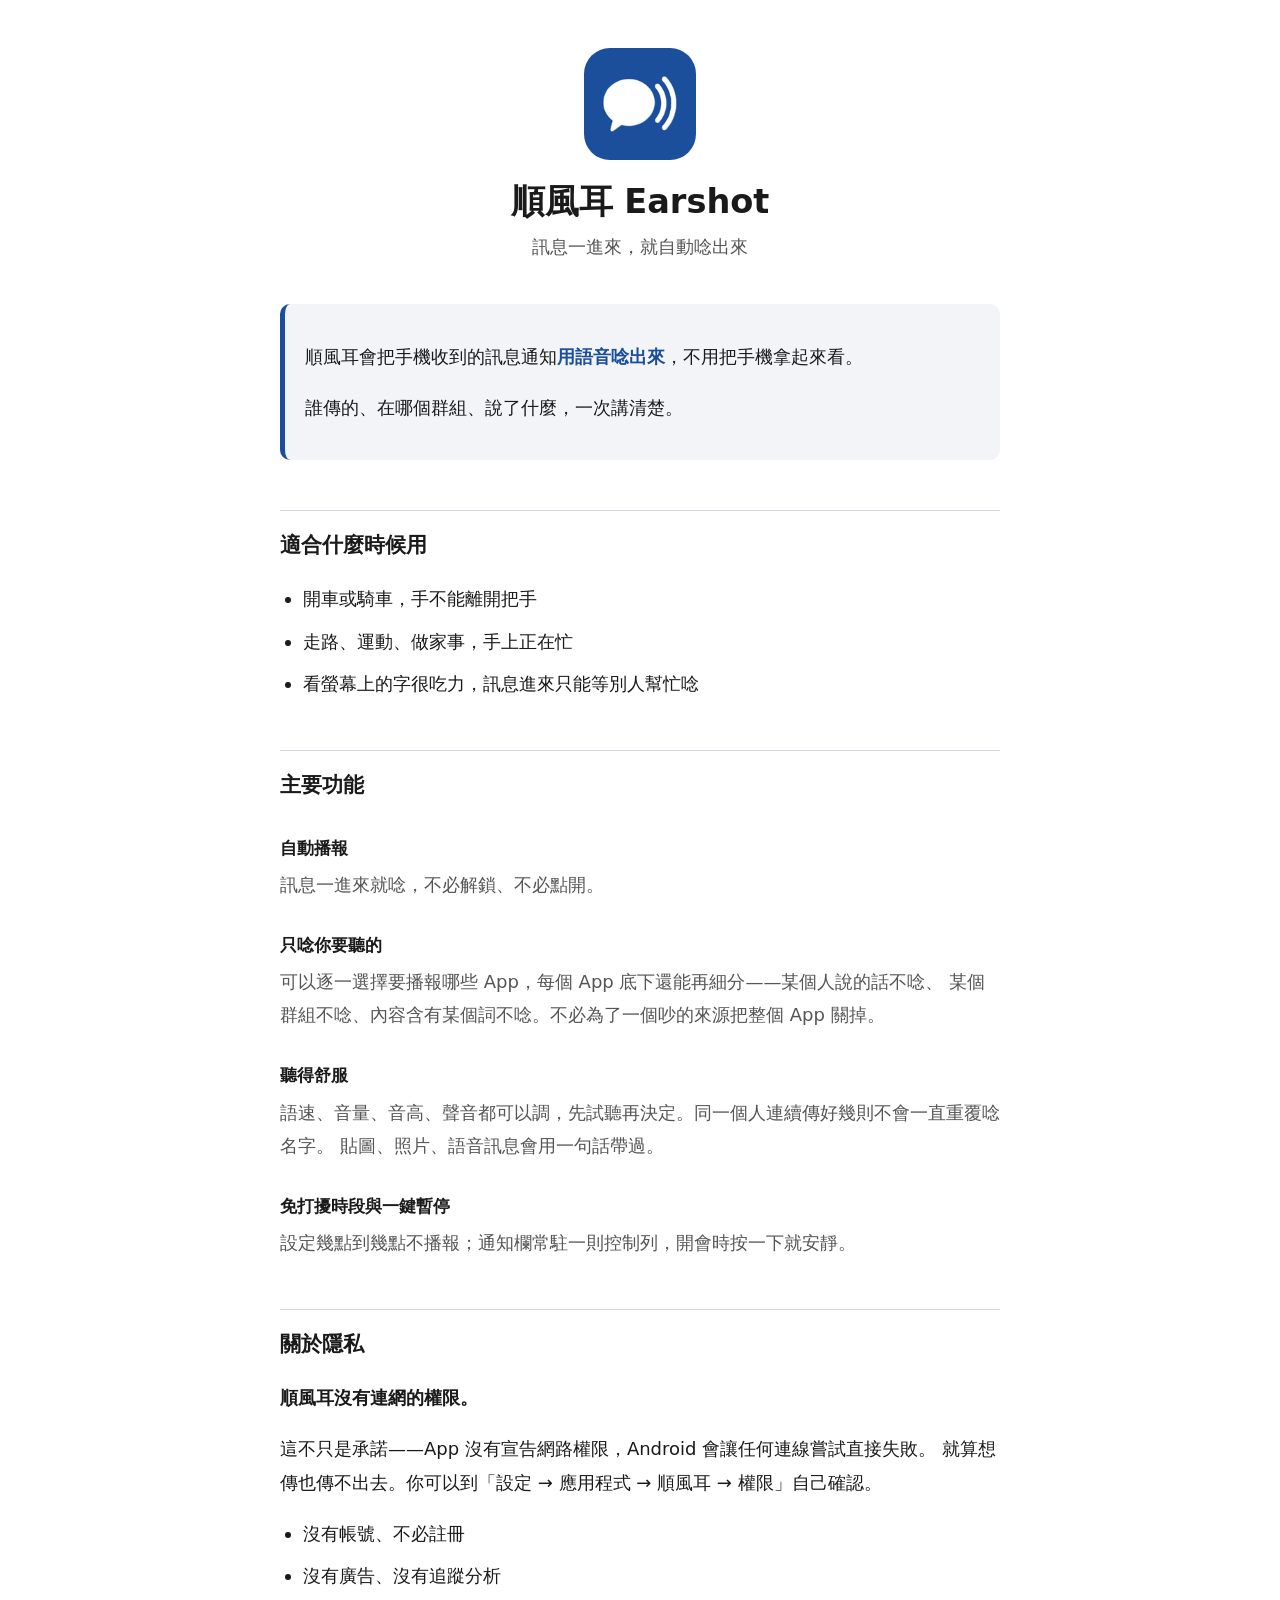
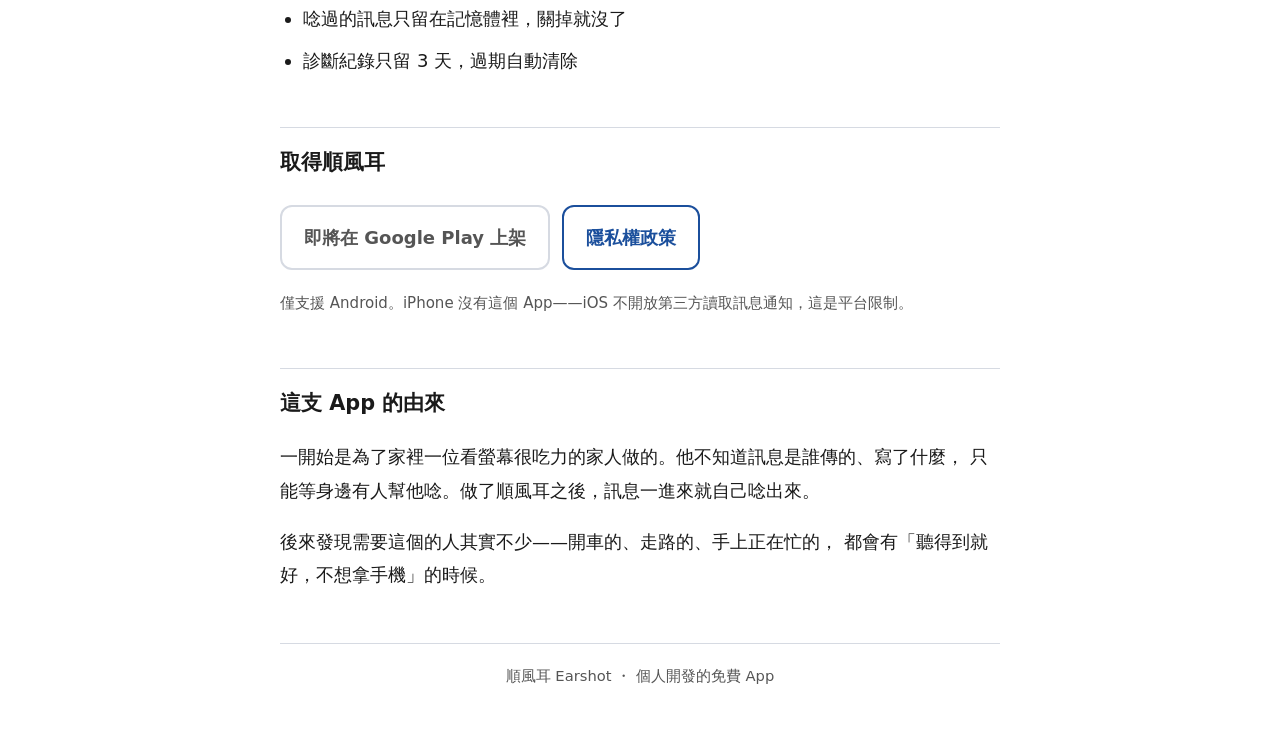
==== index.html @ d124bfb4 "Add files via upload" ====
<!DOCTYPE html>
<html lang="zh-Hant">
<head>
<meta charset="utf-8">
<meta name="viewport" content="width=device-width, initial-scale=1">
<title>順風耳 Earshot — 把手機訊息唸出來</title>
<meta name="description" content="順風耳會把手機收到的訊息通知自動唸出來。開車、走路、手上在忙的時候，不用拿手機也知道誰傳了什麼。完全離線，沒有網路權限。">
<style>
  :root {
    --bg: #ffffff;
    --fg: #1a1a1a;
    --muted: #555555;
    --brand: #1B4F9C;
    --on-brand: #ffffff;
    --card: #f2f4f8;
    --line: #d6dae2;
  }
  @media (prefers-color-scheme: dark) {
    :root {
      --bg: #14161a;
      --fg: #f0f2f5;
      --muted: #a8b0bd;
      --brand: #7fa9e8;
      --on-brand: #10141b;
      --card: #1e222a;
      --line: #333944;
    }
  }
  * { box-sizing: border-box; }
  body {
    margin: 0;
    padding: 0 20px 64px;
    background: var(--bg);
    color: var(--fg);
    font-family: system-ui, -apple-system, "Noto Sans TC", "Microsoft JhengHei", sans-serif;
    font-size: 18px;
    line-height: 1.85;
    max-width: 760px;
    margin-inline: auto;
    word-break: break-word;
  }
  header { text-align: center; padding: 48px 0 8px; }
  header img {
    width: 112px; height: 112px;
    border-radius: 26px;
    display: block;
    margin: 0 auto 20px;
  }
  h1 { font-size: 2.1rem; line-height: 1.3; margin: 0 0 6px; }
  .tagline { font-size: 1.15rem; color: var(--muted); margin: 0; }
  h2 { font-size: 1.3rem; margin: 2.4em 0 0.6em; padding-top: 0.7em; border-top: 1px solid var(--line); }
  .lead {
    background: var(--card);
    border-left: 5px solid var(--brand);
    border-radius: 10px;
    padding: 18px 20px;
    margin: 32px 0 0;
  }
  .lead strong { color: var(--brand); }
  ul { padding-left: 1.3em; }
  li { margin-bottom: 0.5em; }
  .feature { margin: 1.6em 0; }
  .feature h3 { font-size: 1.05rem; margin: 0 0 4px; }
  .feature p { margin: 0; color: var(--muted); }
  .links { display: flex; flex-wrap: wrap; gap: 12px; margin: 24px 0 0; }
  .btn {
    display: inline-block;
    padding: 14px 22px;
    border-radius: 12px;
    text-decoration: none;
    font-weight: 600;
    min-height: 48px;
    border: 2px solid var(--brand);
  }
  .btn-solid { background: var(--brand); color: var(--on-brand); }
  .btn-ghost { color: var(--brand); }
  .btn-disabled {
    border-color: var(--line);
    color: var(--muted);
    cursor: default;
  }
  .note { font-size: 0.94rem; color: var(--muted); }
  footer {
    margin-top: 3.5em; padding-top: 1.2em;
    border-top: 1px solid var(--line);
    color: var(--muted); font-size: 0.92rem;
    text-align: center;
  }
</style>
</head>
<body>

<header>
  <img src="[data-uri]" alt="順風耳 App 圖示：白色對話框與三道音波，深藍底">
  <h1>順風耳 Earshot</h1>
  <p class="tagline">訊息一進來，就自動唸出來</p>
</header>

<div class="lead">
  <p>順風耳會把手機收到的訊息通知<strong>用語音唸出來</strong>，不用把手機拿起來看。</p>
  <p>誰傳的、在哪個群組、說了什麼，一次講清楚。</p>
</div>

<h2>適合什麼時候用</h2>
<ul>
  <li>開車或騎車，手不能離開把手</li>
  <li>走路、運動、做家事，手上正在忙</li>
  <li>看螢幕上的字很吃力，訊息進來只能等別人幫忙唸</li>
</ul>

<h2>主要功能</h2>

<div class="feature">
  <h3>自動播報</h3>
  <p>訊息一進來就唸，不必解鎖、不必點開。</p>
</div>

<div class="feature">
  <h3>只唸你要聽的</h3>
  <p>可以逐一選擇要播報哪些 App，每個 App 底下還能再細分——某個人說的話不唸、
  某個群組不唸、內容含有某個詞不唸。不必為了一個吵的來源把整個 App 關掉。</p>
</div>

<div class="feature">
  <h3>聽得舒服</h3>
  <p>語速、音量、音高、聲音都可以調，先試聽再決定。同一個人連續傳好幾則不會一直重覆唸名字。
  貼圖、照片、語音訊息會用一句話帶過。</p>
</div>

<div class="feature">
  <h3>免打擾時段與一鍵暫停</h3>
  <p>設定幾點到幾點不播報；通知欄常駐一則控制列，開會時按一下就安靜。</p>
</div>

<h2>關於隱私</h2>

<p><strong>順風耳沒有連網的權限。</strong></p>

<p>這不只是承諾——App 沒有宣告網路權限，Android 會讓任何連線嘗試直接失敗。
就算想傳也傳不出去。你可以到「設定 → 應用程式 → 順風耳 → 權限」自己確認。</p>

<ul>
  <li>沒有帳號、不必註冊</li>
  <li>沒有廣告、沒有追蹤分析</li>
  <li>唸過的訊息只留在記憶體裡，關掉就沒了</li>
  <li>診斷紀錄只留 3 天，過期自動清除</li>
</ul>

<h2>取得順風耳</h2>

<div class="links">
  <!-- 上架後把下面這行換成：
       <a class="btn btn-solid" href="https://play.google.com/store/apps/details?id=tw.earshot">在 Google Play 下載</a>
       在那之前不要放連結——現在點下去是 404，對商店審查與使用者都不好看。 -->
  <span class="btn btn-disabled">即將在 Google Play 上架</span>
  <a class="btn btn-ghost" href="https://shihjia.github.io/earshot-privacy/">隱私權政策</a>
</div>

<p class="note" style="margin-top:20px">
  僅支援 Android。iPhone 沒有這個 App——iOS 不開放第三方讀取訊息通知，這是平台限制。
</p>

<h2>這支 App 的由來</h2>

<p>一開始是為了家裡一位看螢幕很吃力的家人做的。他不知道訊息是誰傳的、寫了什麼，
只能等身邊有人幫他唸。做了順風耳之後，訊息一進來就自己唸出來。</p>

<p>後來發現需要這個的人其實不少——開車的、走路的、手上正在忙的，
都會有「聽得到就好，不想拿手機」的時候。</p>

<footer>順風耳 Earshot ・ 個人開發的免費 App</footer>

</body>
</html>
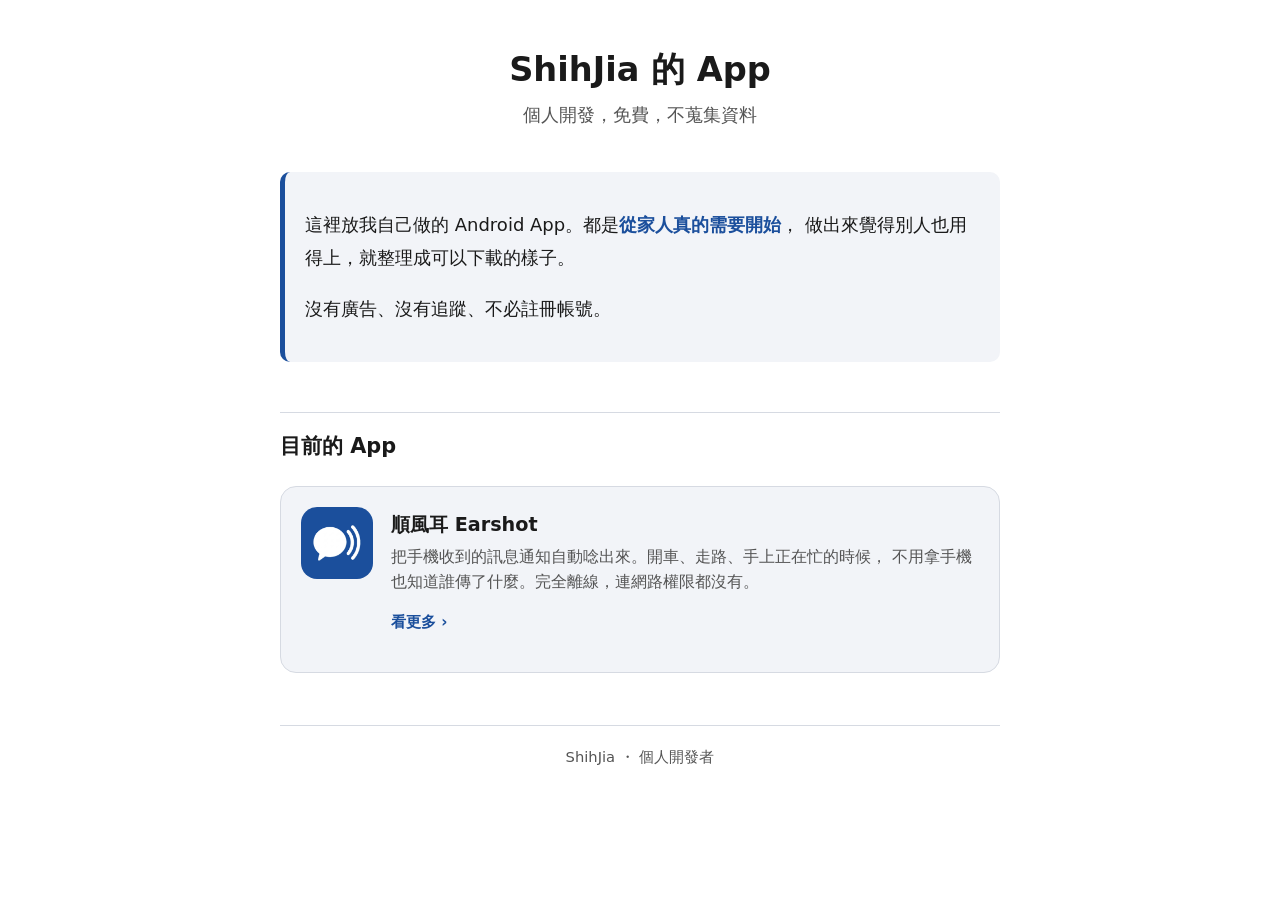
==== commit acfcd083: "個人 App 介紹網站 純靜態，放 GitHub Pages（repo 名稱要正好是 shihjia.github.io）。 首頁列出 App，每支 App 一個子目錄。首頁網址就是 Play Con" ====
--- a/index.html
+++ b/index.html
@@ -3,172 +3,40 @@
 <head>
 <meta charset="utf-8">
 <meta name="viewport" content="width=device-width, initial-scale=1">
-<title>順風耳 Earshot — 把手機訊息唸出來</title>
-<meta name="description" content="順風耳會把手機收到的訊息通知自動唸出來。開車、走路、手上在忙的時候，不用拿手機也知道誰傳了什麼。完全離線，沒有網路權限。">
-<style>
-  :root {
-    --bg: #ffffff;
-    --fg: #1a1a1a;
-    --muted: #555555;
-    --brand: #1B4F9C;
-    --on-brand: #ffffff;
-    --card: #f2f4f8;
-    --line: #d6dae2;
-  }
-  @media (prefers-color-scheme: dark) {
-    :root {
-      --bg: #14161a;
-      --fg: #f0f2f5;
-      --muted: #a8b0bd;
-      --brand: #7fa9e8;
-      --on-brand: #10141b;
-      --card: #1e222a;
-      --line: #333944;
-    }
-  }
-  * { box-sizing: border-box; }
-  body {
-    margin: 0;
-    padding: 0 20px 64px;
-    background: var(--bg);
-    color: var(--fg);
-    font-family: system-ui, -apple-system, "Noto Sans TC", "Microsoft JhengHei", sans-serif;
-    font-size: 18px;
-    line-height: 1.85;
-    max-width: 760px;
-    margin-inline: auto;
-    word-break: break-word;
-  }
-  header { text-align: center; padding: 48px 0 8px; }
-  header img {
-    width: 112px; height: 112px;
-    border-radius: 26px;
-    display: block;
-    margin: 0 auto 20px;
-  }
-  h1 { font-size: 2.1rem; line-height: 1.3; margin: 0 0 6px; }
-  .tagline { font-size: 1.15rem; color: var(--muted); margin: 0; }
-  h2 { font-size: 1.3rem; margin: 2.4em 0 0.6em; padding-top: 0.7em; border-top: 1px solid var(--line); }
-  .lead {
-    background: var(--card);
-    border-left: 5px solid var(--brand);
-    border-radius: 10px;
-    padding: 18px 20px;
-    margin: 32px 0 0;
-  }
-  .lead strong { color: var(--brand); }
-  ul { padding-left: 1.3em; }
-  li { margin-bottom: 0.5em; }
-  .feature { margin: 1.6em 0; }
-  .feature h3 { font-size: 1.05rem; margin: 0 0 4px; }
-  .feature p { margin: 0; color: var(--muted); }
-  .links { display: flex; flex-wrap: wrap; gap: 12px; margin: 24px 0 0; }
-  .btn {
-    display: inline-block;
-    padding: 14px 22px;
-    border-radius: 12px;
-    text-decoration: none;
-    font-weight: 600;
-    min-height: 48px;
-    border: 2px solid var(--brand);
-  }
-  .btn-solid { background: var(--brand); color: var(--on-brand); }
-  .btn-ghost { color: var(--brand); }
-  .btn-disabled {
-    border-color: var(--line);
-    color: var(--muted);
-    cursor: default;
-  }
-  .note { font-size: 0.94rem; color: var(--muted); }
-  footer {
-    margin-top: 3.5em; padding-top: 1.2em;
-    border-top: 1px solid var(--line);
-    color: var(--muted); font-size: 0.92rem;
-    text-align: center;
-  }
-</style>
+<title>ShihJia 的 App</title>
+<meta name="description" content="個人開發的 Android App。目前有順風耳 Earshot——把手機訊息通知唸出來，完全離線。">
+<link rel="stylesheet" href="assets/style.css">
 </head>
 <body>
 
 <header>
-  <img src="[data-uri]" alt="順風耳 App 圖示：白色對話框與三道音波，深藍底">
-  <h1>順風耳 Earshot</h1>
-  <p class="tagline">訊息一進來，就自動唸出來</p>
+  <h1>ShihJia 的 App</h1>
+  <p class="tagline">個人開發，免費，不蒐集資料</p>
 </header>
 
 <div class="lead">
-  <p>順風耳會把手機收到的訊息通知<strong>用語音唸出來</strong>，不用把手機拿起來看。</p>
-  <p>誰傳的、在哪個群組、說了什麼，一次講清楚。</p>
+  <p>這裡放我自己做的 Android App。都是<strong>從家人真的需要開始</strong>，
+  做出來覺得別人也用得上，就整理成可以下載的樣子。</p>
+  <p>沒有廣告、沒有追蹤、不必註冊帳號。</p>
 </div>
 
-<h2>適合什麼時候用</h2>
-<ul>
-  <li>開車或騎車，手不能離開把手</li>
-  <li>走路、運動、做家事，手上正在忙</li>
-  <li>看螢幕上的字很吃力，訊息進來只能等別人幫忙唸</li>
-</ul>
+<h2>目前的 App</h2>
 
-<h2>主要功能</h2>
+<!-- 加新的 App 就複製這張卡片改內容，並在 /新app名/ 底下放它的介紹頁。
+     說明見 README.md。 -->
+<a class="app-card" href="earshot/">
+  <img src="assets/earshot-icon.png" alt="順風耳 App 圖示">
+  <div>
+    <p class="name">順風耳 Earshot</p>
+    <p class="desc">把手機收到的訊息通知自動唸出來。開車、走路、手上正在忙的時候，
+    不用拿手機也知道誰傳了什麼。完全離線，連網路權限都沒有。</p>
+    <p class="more">看更多 ›</p>
+  </div>
+</a>
 
-<div class="feature">
-  <h3>自動播報</h3>
-  <p>訊息一進來就唸，不必解鎖、不必點開。</p>
-</div>
-
-<div class="feature">
-  <h3>只唸你要聽的</h3>
-  <p>可以逐一選擇要播報哪些 App，每個 App 底下還能再細分——某個人說的話不唸、
-  某個群組不唸、內容含有某個詞不唸。不必為了一個吵的來源把整個 App 關掉。</p>
-</div>
-
-<div class="feature">
-  <h3>聽得舒服</h3>
-  <p>語速、音量、音高、聲音都可以調，先試聽再決定。同一個人連續傳好幾則不會一直重覆唸名字。
-  貼圖、照片、語音訊息會用一句話帶過。</p>
-</div>
-
-<div class="feature">
-  <h3>免打擾時段與一鍵暫停</h3>
-  <p>設定幾點到幾點不播報；通知欄常駐一則控制列，開會時按一下就安靜。</p>
-</div>
-
-<h2>關於隱私</h2>
-
-<p><strong>順風耳沒有連網的權限。</strong></p>
-
-<p>這不只是承諾——App 沒有宣告網路權限，Android 會讓任何連線嘗試直接失敗。
-就算想傳也傳不出去。你可以到「設定 → 應用程式 → 順風耳 → 權限」自己確認。</p>
-
-<ul>
-  <li>沒有帳號、不必註冊</li>
-  <li>沒有廣告、沒有追蹤分析</li>
-  <li>唸過的訊息只留在記憶體裡，關掉就沒了</li>
-  <li>診斷紀錄只留 3 天，過期自動清除</li>
-</ul>
-
-<h2>取得順風耳</h2>
-
-<div class="links">
-  <!-- 上架後把下面這行換成：
-       <a class="btn btn-solid" href="https://play.google.com/store/apps/details?id=tw.earshot">在 Google Play 下載</a>
-       在那之前不要放連結——現在點下去是 404，對商店審查與使用者都不好看。 -->
-  <span class="btn btn-disabled">即將在 Google Play 上架</span>
-  <a class="btn btn-ghost" href="https://shihjia.github.io/earshot-privacy/">隱私權政策</a>
-</div>
-
-<p class="note" style="margin-top:20px">
-  僅支援 Android。iPhone 沒有這個 App——iOS 不開放第三方讀取訊息通知，這是平台限制。
-</p>
-
-<h2>這支 App 的由來</h2>
-
-<p>一開始是為了家裡一位看螢幕很吃力的家人做的。他不知道訊息是誰傳的、寫了什麼，
-只能等身邊有人幫他唸。做了順風耳之後，訊息一進來就自己唸出來。</p>
-
-<p>後來發現需要這個的人其實不少——開車的、走路的、手上正在忙的，
-都會有「聽得到就好，不想拿手機」的時候。</p>
-
-<footer>順風耳 Earshot ・ 個人開發的免費 App</footer>
+<footer>
+  ShihJia ・ 個人開發者
+</footer>
 
 </body>
 </html>
--- a/assets/style.css
+++ b/assets/style.css
@@ -0,0 +1,141 @@
+/* ─────────────────────────────────────────────────────────────
+   shihjia.github.io — 共用樣式
+
+   所有頁面共用這一個檔。加新的 App 頁面時直接引用它，
+   不要複製一份改——複製出來的樣式一定會慢慢長歪，
+   然後同一個站的兩頁看起來像兩個站。
+
+   色票沿用 App 圖示的品牌色 #1B4F9C（見 MyEyes 專案 docs/18）。
+   字級刻意偏大：這些 App 的使用者本來就有看螢幕吃力的，
+   自己的介紹頁沒有理由用小字。
+   ───────────────────────────────────────────────────────────── */
+
+:root {
+  --bg: #ffffff;
+  --fg: #1a1a1a;
+  --muted: #555555;
+  --brand: #1B4F9C;
+  --on-brand: #ffffff;
+  --card: #f2f4f8;
+  --line: #d6dae2;
+}
+
+@media (prefers-color-scheme: dark) {
+  :root {
+    --bg: #14161a;
+    --fg: #f0f2f5;
+    --muted: #a8b0bd;
+    --brand: #7fa9e8;
+    --on-brand: #10141b;
+    --card: #1e222a;
+    --line: #333944;
+  }
+}
+
+* { box-sizing: border-box; }
+
+body {
+  margin: 0;
+  padding: 0 20px 64px;
+  background: var(--bg);
+  color: var(--fg);
+  font-family: system-ui, -apple-system, "Noto Sans TC", "Microsoft JhengHei", sans-serif;
+  font-size: 18px;
+  line-height: 1.85;
+  max-width: 760px;
+  margin-inline: auto;
+  word-break: break-word;
+}
+
+/* ── 頁首 ── */
+header { text-align: center; padding: 48px 0 8px; }
+header img {
+  width: 112px; height: 112px;
+  border-radius: 26px;
+  display: block;
+  margin: 0 auto 20px;
+}
+h1 { font-size: 2.1rem; line-height: 1.3; margin: 0 0 6px; }
+.tagline { font-size: 1.15rem; color: var(--muted); margin: 0; }
+
+h2 {
+  font-size: 1.3rem;
+  margin: 2.4em 0 0.6em;
+  padding-top: 0.7em;
+  border-top: 1px solid var(--line);
+}
+
+/* ── 強調區塊 ── */
+.lead {
+  background: var(--card);
+  border-left: 5px solid var(--brand);
+  border-radius: 10px;
+  padding: 18px 20px;
+  margin: 32px 0 0;
+}
+.lead strong { color: var(--brand); }
+
+ul { padding-left: 1.3em; }
+li { margin-bottom: 0.5em; }
+
+/* ── 功能條目 ── */
+.feature { margin: 1.6em 0; }
+.feature h3 { font-size: 1.05rem; margin: 0 0 4px; }
+.feature p { margin: 0; color: var(--muted); }
+
+/* ── App 卡片（首頁用；加新 App 就多一張）── */
+.app-card {
+  display: flex;
+  gap: 18px;
+  align-items: flex-start;
+  background: var(--card);
+  border: 1px solid var(--line);
+  border-radius: 16px;
+  padding: 20px;
+  margin: 20px 0;
+  text-decoration: none;
+  color: inherit;
+}
+.app-card:hover { border-color: var(--brand); }
+.app-card img {
+  width: 72px; height: 72px;
+  border-radius: 16px;
+  flex-shrink: 0;
+}
+.app-card .name { font-size: 1.2rem; font-weight: 700; margin: 0 0 2px; }
+.app-card .desc { margin: 0; color: var(--muted); font-size: 0.98rem; line-height: 1.6; }
+.app-card .more { color: var(--brand); font-weight: 600; font-size: 0.94rem; }
+
+/* 窄螢幕改成上下排，72px 圖示加文字在 375px 會擠 */
+@media (max-width: 460px) {
+  .app-card { flex-direction: column; gap: 12px; }
+}
+
+/* ── 按鈕 ── */
+.links { display: flex; flex-wrap: wrap; gap: 12px; margin: 24px 0 0; }
+.btn {
+  display: inline-block;
+  padding: 14px 22px;
+  border-radius: 12px;
+  text-decoration: none;
+  font-weight: 600;
+  min-height: 48px;          /* 無障礙的可點區域基線 */
+  border: 2px solid var(--brand);
+}
+.btn-solid { background: var(--brand); color: var(--on-brand); }
+.btn-ghost { color: var(--brand); }
+.btn-disabled { border-color: var(--line); color: var(--muted); cursor: default; }
+
+.note { font-size: 0.94rem; color: var(--muted); }
+
+/* ── 返回列與頁尾 ── */
+.back { padding-top: 24px; }
+.back a { color: var(--brand); text-decoration: none; font-weight: 600; }
+
+footer {
+  margin-top: 3.5em; padding-top: 1.2em;
+  border-top: 1px solid var(--line);
+  color: var(--muted); font-size: 0.92rem;
+  text-align: center;
+}
+footer a { color: var(--muted); }
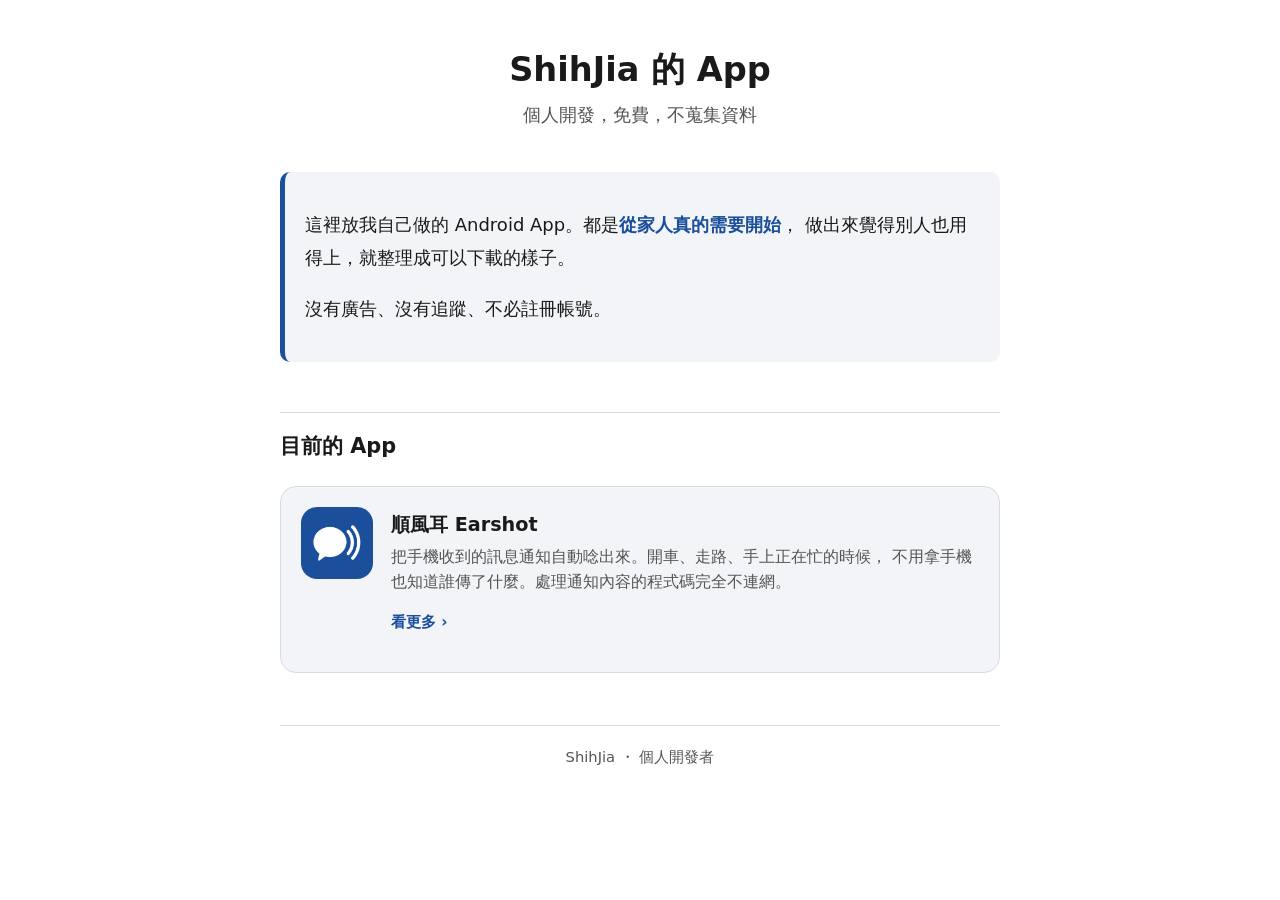
==== commit 2df93bdb: "順風耳新增贊助（Play Billing）與更新查詢兩個網路功能，隱私頁與首頁文案同步 INTERNET 權限的範圍限定在這兩個功能，跟通知內容處理完全無關。原本 「完全不連網」的絕對說法改成更精確的" ====
--- a/index.html
+++ b/index.html
@@ -29,7 +29,7 @@
   <div>
     <p class="name">順風耳 Earshot</p>
     <p class="desc">把手機收到的訊息通知自動唸出來。開車、走路、手上正在忙的時候，
-    不用拿手機也知道誰傳了什麼。完全離線，連網路權限都沒有。</p>
+    不用拿手機也知道誰傳了什麼。處理通知內容的程式碼完全不連網。</p>
     <p class="more">看更多 ›</p>
   </div>
 </a>
--- a/assets/style.css
+++ b/assets/style.css
@@ -128,6 +128,23 @@
 
 .note { font-size: 0.94rem; color: var(--muted); }
 
+/* ── 文件頁（隱私權政策這類純文字長頁）──
+   沒有 header 圖示區，標題直接接在返回列下面，所以 h1 小一級。 */
+.doc h1 { font-size: 1.9rem; line-height: 1.35; margin: 0 0 4px; }
+.doc .sub { color: var(--muted); margin: 0 0 28px; }
+.doc .lead { margin: 0 0 28px; }
+.doc h2:first-of-type { border-top: 0; padding-top: 0; }
+
+table { border-collapse: collapse; width: 100%; margin: 1em 0; font-size: 0.94rem; }
+th, td { border: 1px solid var(--line); padding: 10px 12px; text-align: left; vertical-align: top; }
+th { background: var(--card); }
+
+/* 表格欄數多的時候讓表格自己橫向捲，不要把整頁撐寬——
+   手機上整頁能左右拖是很難用的。用 <div class="scroll"> 包住 <table>。 */
+.scroll { overflow-x: auto; -webkit-overflow-scrolling: touch; }
+
+code { background: var(--card); padding: 2px 6px; border-radius: 5px; font-size: 0.92em; }
+
 /* ── 返回列與頁尾 ── */
 .back { padding-top: 24px; }
 .back a { color: var(--brand); text-decoration: none; font-weight: 600; }
